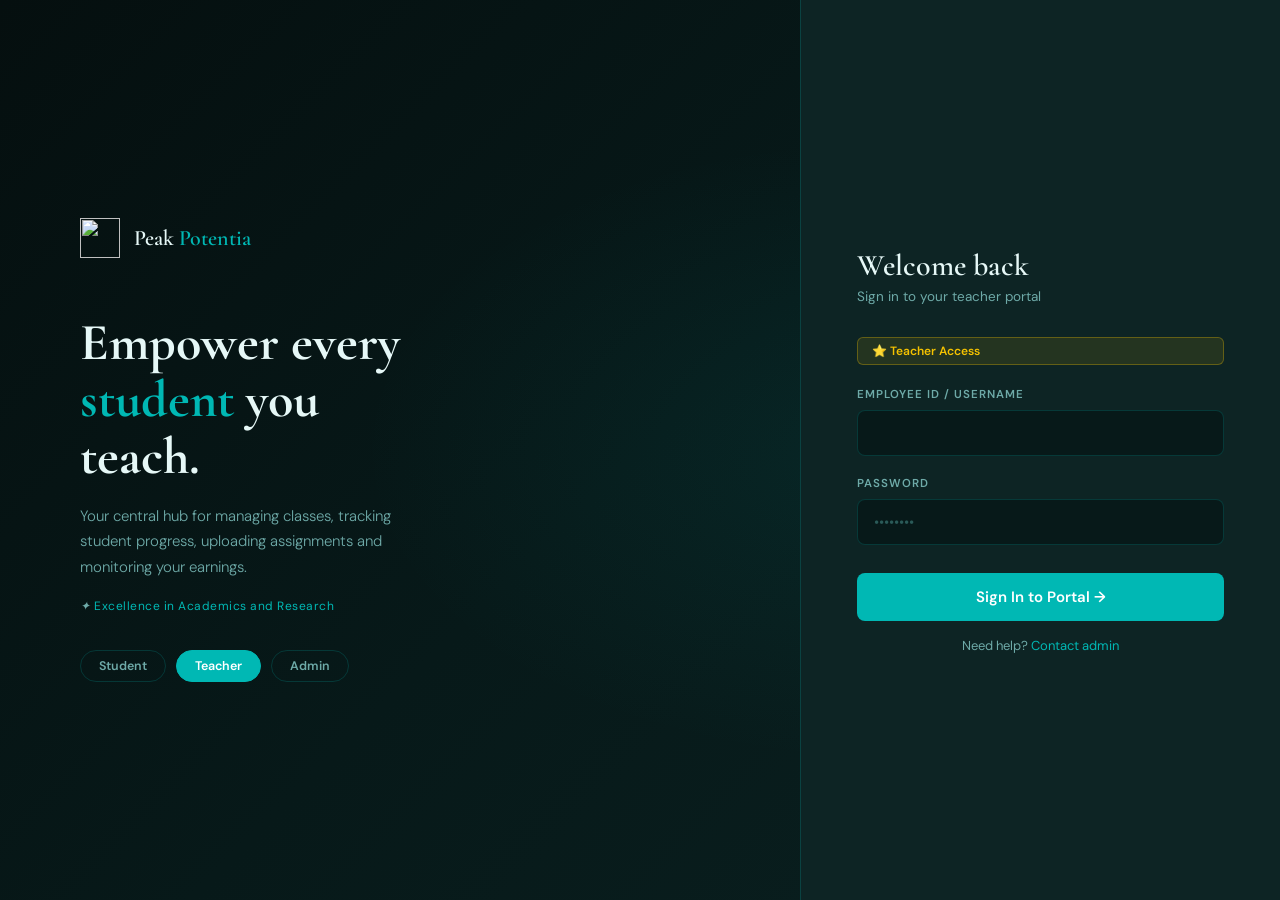
==== teacher.html @ d69a43c9 "some changes" ====
<!DOCTYPE html>
<html lang="en">

<head>
  <meta charset="UTF-8">
  <meta name="viewport" content="width=device-width, initial-scale=1.0">
  <title>Peak Potentia — Teacher Portal</title>
  <link
    href="https://fonts.googleapis.com/css2?family=Cormorant+Garamond:wght@400;600;700&family=DM+Sans:wght@300;400;500;600&display=swap"
    rel="stylesheet">
  <script src="https://cdn.jsdelivr.net/npm/@supabase/supabase-js@2"></script>
  <link rel="stylesheet" href="teacher.css">
</head>

<body>
  <div id="toast"></div>

  <!-- LOGIN -->
  <div id="s-login" class="screen active">
    <div class="login-wrap">
      <div class="login-deco"></div>
      <div class="login-left">
        <div class="login-brand">
          <img
            src="https://fr1ekw4xx.tribe.junction.express/uploads/2025/05-May/29-Thu/sm/header-icon_6838241632ce3.png"
            alt="" style="width: 40px; height: 40px;">
          <div class="login-brand-name">Peak <span>Potentia</span></div>
        </div>
        <div class="login-headline">Empower every<br><em>student</em> you<br>teach.</div>
        <p class="login-sub">Your central hub for managing classes, tracking student progress, uploading assignments and
          monitoring your earnings.</p>
        <div class="login-tagline">✦ <em>Excellence in Academics and Research</em></div>
        <div class="role-pills">
          <div class="role-pill">Student</div>
          <div class="role-pill active">Teacher</div>
          <div class="role-pill">Admin</div>
        </div>
      </div>
      <div class="login-right">
        <div class="lr-title">Welcome back</div>
        <div class="lr-tag">Sign in to your teacher portal</div>
        <div class="teacher-badge">⭐ Teacher Access</div>
        <label class="fl" for="t-user">Employee ID / Username</label>
        <input id="t-user" class="fi" placeholder="" autocomplete="username"
          onkeydown="if(event.key==='Enter')doLogin()">
        <label class="fl" for="t-pass">Password</label>
        <input id="t-pass" class="fi" type="password" placeholder="••••••••" autocomplete="current-password"
          onkeydown="if(event.key==='Enter')doLogin()">
        <button id="login-btn" class="login-btn" onclick="doLogin()">Sign In to Portal →</button>
        <div id="login-err" class="login-err"></div>
        <div class="login-note">Need help? <a href="#">Contact admin</a></div>
      </div>
    </div>
  </div>

  <!-- DASHBOARD -->
  <div id="s-dash" class="screen page">
    <div class="topbar">
      <div class="tb-brand">
        <img src="https://fr1ekw4xx.tribe.junction.express/uploads/2025/05-May/29-Thu/sm/header-icon_6838241632ce3.png"
          alt="" style="width: 30px; height: 30px;">

        <div>
          <div class="tb-name">Peak <span>Potentia</span></div>
          <div class="tb-sub-txt">EXCELLENCE IN ACADEMICS</div>
        </div>
      </div>
      <div class="tb-badge">⭐ Teacher Portal</div>
      <div class="tb-sep"></div>
      <div class="tb-user">
        <div>
          <div class="tb-uname" id="d-uname">—</div>
          <div class="tb-urole" id="d-urole">—</div>
        </div>
        <div class="tb-av" id="d-uav">—</div>
      </div>
      <button class="signout-btn" onclick="doLogout()">Sign out</button>
    </div>
    <div class="pc">
      <div class="page-eyebrow">Teacher Dashboard</div>
      <div class="page-title">Good morning, <em id="dash-name">—</em> 👋</div>
      <div class="page-sub" id="dash-sub">Loading…</div>
      <div class="stats-row">
        <div class="stat-card">
          <div class="stat-lbl">
            <div class="stat-icon si-teal">₹</div>Monthly Earnings
          </div>
          <div class="stat-val c-teal" id="st-earn">—</div>
          <div class="stat-bar">
            <div class="stat-bar-fill" id="st-earn-bar" style="background:var(--teal);width:0%"></div>
          </div>
          <div class="stat-sub" id="st-earn-sub">—</div>
        </div>
        <div class="stat-card">
          <div class="stat-lbl">
            <div class="stat-icon si-green">📊</div>Overall Avg Score
          </div>
          <div class="stat-val c-green" id="st-avg">—</div>
          <div class="stat-bar">
            <div class="stat-bar-fill" id="st-avg-bar" style="background:var(--green);width:0%"></div>
          </div>
          <div class="stat-sub" id="st-avg-sub">—</div>
        </div>
        <div class="stat-card">
          <div class="stat-lbl">
            <div class="stat-icon si-blue">👥</div>Total Students
          </div>
          <div class="stat-val c-blue" id="st-stu">—</div>
          <div class="stat-bar">
            <div class="stat-bar-fill" id="st-stu-bar" style="background:var(--blue);width:0%"></div>
          </div>
          <div class="stat-sub" id="st-stu-sub">—</div>
        </div>
        <div class="stat-card">
          <div class="stat-lbl">
            <div class="stat-icon si-yellow"></div>Assignments
          </div>
          <div class="stat-val c-yellow" id="st-asgn">—</div>
          <div class="stat-bar">
            <div class="stat-bar-fill" id="st-asgn-bar" style="background:var(--yellow);width:0%"></div>
          </div>
          <div class="stat-sub" id="st-asgn-sub">—</div>
        </div>
      </div>
      <div class="pay-card">
        <div class="pay-header">
          <div class="pay-title">Monthly Payment Breakdown</div>
          <div class="pay-tag" id="pay-month">—</div>
        </div>
        <div class="pay-grid" id="pay-grid">
          <div class="loading-state">Loading…</div>
        </div>
      </div>
      <div class="sec-lbl">Your Curriculums — Session 2025–26</div>
      <div class="curr-grid" id="curr-grid">
        <div class="loading-state" style="grid-column:1/-1">Loading subjects…</div>
      </div>
    </div>
  </div>

  <!-- DETAIL -->
  <div id="s-detail" class="screen page">
    <div class="topbar">
      <div class="tb-brand">
        <img src="https://fr1ekw4xx.tribe.junction.express/uploads/2025/05-May/29-Thu/sm/header-icon_6838241632ce3.png"
          alt="" style="width: 30px; height: 30px;">
        <div>
          <div class="tb-name">Peak <span>Potentia</span></div>
          <div class="tb-sub-txt">TEACHER PORTAL</div>
        </div>
      </div>
      <div class="tb-badge">⭐ Teacher Portal</div>
      <button class="back-btn" onclick="goBack()">← Back</button>
      <div class="breadcrumb"><span>Dashboard</span><span style="opacity:.4"> › </span><span class="bc-cur"
          id="bc-name">—</span></div>
      <div class="tb-sep"></div>
      <div class="tb-user">
        <div>
          <div class="tb-uname" id="d2-uname">—</div>
          <div class="tb-urole" id="d2-urole">—</div>
        </div>
        <div class="tb-av" id="d2-uav">—</div>
      </div>
      <button class="signout-btn" onclick="doLogout()">Sign out</button>
    </div>
    <div class="pc">
      <div class="det-header">
        <div>
          <div class="det-badge" id="det-badge">—</div>
          <div class="det-title" id="det-title">—</div>
          <div class="det-meta" id="det-meta">—</div>
        </div>
        <div class="dqs">
          <div class="dqs-box">
            <div class="dqs-val c-blue" id="dqs-stu">—</div>
            <div class="dqs-lbl">Students</div>
          </div>
          <div class="dqs-box">
            <div class="dqs-val c-teal" id="dqs-avg">—</div>
            <div class="dqs-lbl">Class Avg</div>
          </div>
          <div class="dqs-box">
            <div class="dqs-val c-yellow" id="dqs-earn">—</div>
            <div class="dqs-lbl">Received</div>
          </div>
          <div class="dqs-box">
            <div class="dqs-val c-green" id="dqs-sub">—</div>
            <div class="dqs-lbl">Submitted</div>
          </div>
        </div>
      </div>
      <div class="stu-card">
        <div class="stu-card-hd">
          <div class="card-title">Student Roster</div>
          <input class="search-box-inp" placeholder="🔍 Search students…" oninput="filterStudents(this.value)">
        </div>
        <div style="overflow-x:auto">
          <table>
            <thead>
              <tr>
                <th>#</th>
                <th>Student</th>
                <th>Roll No.</th>
                <th>Avg Score</th>
                <th>Fee Status</th>
              </tr>
            </thead>
            <tbody id="stu-tbody">
              <tr>
                <td colspan="5" class="loading-state">Loading…</td>
              </tr>
            </tbody>
          </table>
        </div>
      </div>
      <div class="sec-lbl">Assignment Workspace</div>
      <div class="aw">
        <div class="aw-tabs">
          <div class="aw-tab active" id="tab-upload" onclick="switchTab('upload')">📤 Upload Assignment</div>
          <div class="aw-tab" id="tab-asgn" onclick="switchTab('asgn')">📋 Assignments</div>
          <div class="aw-tab" id="tab-subs" onclick="switchTab('subs')">📥 Submissions</div>
          <div class="aw-tab" id="tab-mark" onclick="switchTab('mark')">✏️ Mark Scores</div>
          <div class="aw-tab" id="tab-notice" onclick="switchTab('notice')">📢 Notice Board</div>
        </div>
        <div class="aw-body">

          <!-- ══ UPLOAD PANE ══ -->
          <div id="pane-upload">
            <div style="margin-bottom:20px;font-size:13.5px;color:var(--muted);line-height:1.6">Upload a new assignment
              for <strong id="up-sub-label" style="color:var(--cream)">this subject</strong>. Students will see it
              immediately.</div>
            <div class="upload-grid">
              <div class="fg"><label>Assignment Title</label><input id="a-title" class="fi2"
                  placeholder="e.g. Chapter 5 Worksheet"></div>
              <div class="fg"><label>Assignment Type</label><select id="a-type" class="fsel">
                  <option>Problem Set</option>
                  <option>Worksheet</option>
                  <option>Practice Paper</option>
                  <option>Lab Report</option>
                  <option>Project</option>
                </select></div>
              <div class="fg"><label>Due Date</label><input id="a-due" class="fi2" type="date"></div>
              <div class="fg"><label>Max Score</label><input id="a-max" class="fi2" type="number" value="50" min="1">
              </div>
            </div>
            <label
              style="font-size:11px;font-weight:600;letter-spacing:1px;text-transform:uppercase;color:var(--muted);margin-bottom:8px;display:block">Instructions
              / Notes</label>
            <textarea id="a-inst" class="ftxt"
              placeholder="Attempt all questions. Show all working steps clearly. Submit as a single PDF."></textarea>
            <div id="drop-zone" class="drop-zone" onclick="document.getElementById('a-file').click()">
              <div style="font-size:28px;margin-bottom:10px">📎</div>
              <div style="font-size:14px;font-weight:500;margin-bottom:4px">Drag & drop your file here, or click to
                browse</div>
              <div style="font-size:12px;color:var(--muted)">PDF, DOCX, PPTX · Max 20MB</div>
            </div>
            <input id="a-file" type="file" accept=".pdf,.doc,.docx,.pptx,.ppt,.jpg,.png" style="display:none"
              onchange="handleFile(this)">
            <div id="file-prev" class="upl-file" style="display:none">
              <div class="upl-file-icon">📄</div>
              <div>
                <div id="file-nm" style="font-size:13px;font-weight:500">—</div>
                <div id="file-sz" style="font-size:11.5px;color:var(--muted)">—</div>
              </div>
              <button class="upl-rm" onclick="clearFile()">✕</button>
            </div>
            <button id="pub-btn" class="up-btn" onclick="publishAssignment()">Publish Assignment →</button>

            <!-- ══ WORKSHEET LIBRARY — PUBLISHED ASSIGNMENTS ══ -->
            <div id="pub-assign-section" style="margin-top:36px;display:none;">
              <div style="border-top:2px solid rgba(0,184,180,0.18);padding-top:24px;margin-bottom:6px;">
                <div style="display:flex;align-items:center;justify-content:space-between;margin-bottom:16px;">
                  <div style="display:flex;align-items:center;gap:10px;">
                    <div
                      style="width:34px;height:34px;background:rgba(0,184,180,0.12);border-radius:8px;display:flex;align-items:center;justify-content:center;font-size:16px;">
                      📋</div>
                    <div>
                      <div style="font-size:13.5px;font-weight:600;color:var(--cream);">Worksheet Library</div>
                      <div style="font-size:11.5px;color:var(--muted);">Published assignments visible to students</div>
                    </div>
                  </div>
                  <span id="pub-assign-count"
                    style="font-size:12px;font-weight:600;color:var(--teal);background:rgba(0,184,180,0.1);padding:4px 12px;border-radius:20px;">—</span>
                </div>
              </div>
              <div id="pub-assign-list"></div>
            </div>
          </div>

          <!-- ══ ASSIGNMENTS LIBRARY PANE ══ -->
          <div id="pane-asgn" style="display:none">
            <div style="display:flex;align-items:center;justify-content:space-between;margin-bottom:20px;">
              <div>
                <div style="font-family:'Cormorant Garamond',serif;font-size:20px;font-weight:700;margin-bottom:4px;">📋
                  Assignment Library</div>
                <div style="font-size:12.5px;color:var(--muted);">All published worksheets — date-wise</div>
              </div>
              <div style="display:flex;align-items:center;gap:10px;">
                <select id="asgn-sort" class="fsel" style="width:auto;font-size:13px;" onchange="renderAssignList()">
                  <option value="newest">Newest First</option>
                  <option value="oldest">Oldest First</option>
                  <option value="due">By Due Date</option>
                </select>
                <span id="asgn-total-badge"
                  style="font-size:12px;font-weight:600;color:var(--teal);background:rgba(0,184,180,0.1);padding:5px 14px;border-radius:20px;">—</span>
              </div>
            </div>
            <!-- Stats row -->
            <div style="display:grid;grid-template-columns:repeat(3,1fr);gap:12px;margin-bottom:24px;"
              id="asgn-stats-row">
              <div
                style="background:rgba(0,184,180,0.06);border:1px solid rgba(0,184,180,0.15);border-radius:10px;padding:14px 16px;">
                <div
                  style="font-size:11px;font-weight:600;letter-spacing:1px;text-transform:uppercase;color:var(--muted);margin-bottom:6px;">
                  Total Published</div>
                <div style="font-size:24px;font-weight:700;font-family:'Cormorant Garamond',serif;color:var(--teal);"
                  id="asgn-stat-total">—</div>
              </div>
              <div
                style="background:rgba(76,175,130,0.06);border:1px solid rgba(76,175,130,0.15);border-radius:10px;padding:14px 16px;">
                <div
                  style="font-size:11px;font-weight:600;letter-spacing:1px;text-transform:uppercase;color:var(--muted);margin-bottom:6px;">
                  Active (Not Overdue)</div>
                <div style="font-size:24px;font-weight:700;font-family:'Cormorant Garamond',serif;color:var(--green);"
                  id="asgn-stat-active">—</div>
              </div>
              <div
                style="background:rgba(232,146,74,0.06);border:1px solid rgba(232,146,74,0.15);border-radius:10px;padding:14px 16px;">
                <div
                  style="font-size:11px;font-weight:600;letter-spacing:1px;text-transform:uppercase;color:var(--muted);margin-bottom:6px;">
                  Overdue</div>
                <div style="font-size:24px;font-weight:700;font-family:'Cormorant Garamond',serif;color:var(--orange);"
                  id="asgn-stat-over">—</div>
              </div>
            </div>
            <div id="asgn-list">
              <div class="loading-state">Loading assignments…</div>
            </div>
          </div>

          <!-- ══ SUBMISSIONS PANE ══ -->
          <div id="pane-subs" style="display:none">
            <div
              style="display:flex;align-items:center;justify-content:space-between;margin-bottom:16px;flex-wrap:wrap;gap:10px;">
              <div>
                <div style="font-family:'Cormorant Garamond',serif;font-size:18px;font-weight:600;margin-bottom:4px"
                  id="s-asgn-title">Select assignment</div>
                <div style="font-size:12.5px;color:var(--muted)" id="s-asgn-meta">—</div>
              </div>
              <select id="s-asgn-sel" class="fsel" style="width:auto;font-size:13px"
                onchange="onSubsAssignChange(this.value)"></select>
            </div>
            <div style="display:flex;gap:24px;margin-bottom:16px;padding:12px 0;border-bottom:1px solid var(--border)">
              <span id="sub-ct-y" style="font-size:13px;color:var(--teal)">✓ Submitted: 0</span>
              <span id="sub-ct-n" style="font-size:13px;color:var(--red)">✗ Not submitted: 0</span>
            </div>
            <div class="filter-row">
              <div class="fc active" onclick="setSubFilter('all',this)">All</div>
              <div class="fc" onclick="setSubFilter('submitted',this)">Submitted</div>
              <div class="fc" onclick="setSubFilter('not submitted',this)">Not Submitted</div>
            </div>
            <div id="subs-list">
              <div class="loading-state">Select an assignment above</div>
            </div>
          </div>

          <!-- ══ MARK PANE ══ -->
          <div id="pane-mark" style="display:none">
            <div class="mark-hd-row">
              <div>
                <div style="font-family:'Cormorant Garamond',serif;font-size:18px;font-weight:600;margin-bottom:4px"
                  id="m-asgn-title">Select assignment</div>
                <div style="font-size:12.5px;color:var(--muted)" id="m-asgn-meta">—</div>
              </div>
              <div style="display:flex;align-items:center;gap:12px">
                <select id="m-asgn-sel" class="fsel" style="width:auto;font-size:13px"
                  onchange="onMarkAssignChange(this.value)"></select>
                <button class="save-btn" onclick="saveAllScores()">Save All Scores</button>
              </div>
            </div>
            <div
              style="display:grid;grid-template-columns:1.5fr .6fr .6fr 1.4fr .3fr;gap:12px;padding:10px 0;border-bottom:1px solid var(--border);margin-bottom:4px">
              <div
                style="font-size:10.5px;font-weight:600;letter-spacing:1px;text-transform:uppercase;color:var(--muted)">
                Student</div>
              <div
                style="font-size:10.5px;font-weight:600;letter-spacing:1px;text-transform:uppercase;color:var(--muted)">
                Score</div>
              <div
                style="font-size:10.5px;font-weight:600;letter-spacing:1px;text-transform:uppercase;color:var(--muted)">
                Out of</div>
              <div
                style="font-size:10.5px;font-weight:600;letter-spacing:1px;text-transform:uppercase;color:var(--muted)">
                Remarks</div>
              <div></div>
            </div>
            <div id="mark-rows"></div>
          </div>

          <!-- ══ NOTICE PANE ══ -->
          <div id="pane-notice" style="display:none">
            <div class="notice-form">
              <div style="font-family:'Cormorant Garamond',serif;font-size:18px;font-weight:600;margin-bottom:16px">📢
                Post New Notice</div>
              <div class="fg" style="margin-bottom:14px"><label class="fl">Notice Title</label><input id="n-title"
                  class="fi2" placeholder="e.g. Mid-term Exam Schedule"></div>
              <div class="fg" style="margin-bottom:14px"><label class="fl">Content</label><textarea id="n-body"
                  class="ftxt" placeholder="Notice ka content yahan likhein…"
                  style="min-height:80px;margin-bottom:0"></textarea></div>
              <div style="display:flex;align-items:center;gap:14px;margin-top:14px">
                <select id="n-type" class="fsel" style="flex:1;max-width:200px">
                  <option value="info">ℹ Info</option>
                  <option value="warning">⚠ Warning</option>
                  <option value="urgent">🚨 Urgent</option>
                </select>
                <button class="up-btn" onclick="postNotice()">Post Notice →</button>
              </div>
            </div>
            <div class="notice-list-card">
              <div class="notice-list-hd">Recent Notices (visible to all students)</div>
              <div id="notice-list">
                <div class="loading-state">Loading…</div>
              </div>
            </div>
          </div>
        </div>
      </div>
    </div>
  </div>

  <!-- ══ SUBMISSION REVIEW MODAL ══ -->
  <div id="sub-review-modal"
    style="display:none;position:fixed;inset:0;background:rgba(0,0,0,0.88);z-index:9999;align-items:flex-start;justify-content:center;overflow-y:auto;padding:20px 12px;">
    <div
      style="background:#0d2424;border:1px solid rgba(0,184,180,0.2);border-radius:16px;width:100%;max-width:920px;box-shadow:0 32px 100px rgba(0,0,0,0.7);overflow:hidden;">

      <!-- Header -->
      <div
        style="display:flex;align-items:center;justify-content:space-between;padding:18px 24px;border-bottom:1px solid rgba(0,184,180,0.15);background:rgba(0,184,180,0.04);">
        <div style="display:flex;align-items:center;gap:12px;">
          <div
            style="width:36px;height:36px;background:rgba(0,184,180,0.12);border-radius:8px;display:flex;align-items:center;justify-content:center;font-size:16px;">
            📄</div>
          <div>
            <div style="font-size:13px;font-weight:600;color:var(--cream);" id="srv-fname">Submission</div>
            <div style="font-size:11.5px;color:var(--muted);">Student submission review</div>
          </div>
        </div>
        <button onclick="closeSubReview()"
          style="background:rgba(255,255,255,0.08);border:none;color:var(--muted);font-size:20px;cursor:pointer;border-radius:50%;width:36px;height:36px;display:flex;align-items:center;justify-content:center;">&times;</button>
      </div>

      <!-- Two-column layout: File | Comment -->
      <div style="display:grid;grid-template-columns:1fr 340px;min-height:500px;">

        <!-- Left: File viewer -->
        <div style="padding:20px;border-right:1px solid rgba(0,184,180,0.1);background:#071919;">
          <div id="srv-file-area" style="min-height:400px;display:flex;align-items:center;justify-content:center;">
            <div style="color:var(--muted);font-size:13px;">Loading file…</div>
          </div>
        </div>

        <!-- Right: Comment panel -->
        <div style="padding:24px;display:flex;flex-direction:column;gap:16px;">
          <div>
            <div
              style="font-size:12px;font-weight:600;letter-spacing:1px;text-transform:uppercase;color:var(--muted);margin-bottom:6px;">
              Your Comment / Feedback</div>
            <div style="font-size:12px;color:var(--muted);margin-bottom:12px;line-height:1.5;">
              Yeh comment student ko unke portal mein dikh jayega.
            </div>
            <textarea id="srv-remark-input"
              placeholder="e.g. Good attempt! Work on step 3 — show all working. Diagrams were neat. Overall: keep it up!"
              style="width:100%;min-height:180px;padding:12px 14px;background:rgba(0,0,0,0.2);border:1px solid rgba(0,184,180,0.2);border-radius:10px;color:var(--cream);font-family:'DM Sans',sans-serif;font-size:13px;line-height:1.6;resize:vertical;outline:none;box-sizing:border-box;transition:border-color .2s;"
              onfocus="this.style.borderColor='rgba(0,184,180,0.5)'"
              onblur="this.style.borderColor='rgba(0,184,180,0.2)'"></textarea>
            <div style="font-size:11px;color:var(--muted);margin-top:5px;text-align:right;" id="srv-char-count">0
              characters</div>
          </div>

          <!-- Comment preview -->
          <div
            style="background:rgba(0,184,180,0.05);border:1px solid rgba(0,184,180,0.12);border-radius:10px;padding:12px 14px;">
            <div
              style="font-size:10.5px;font-weight:600;letter-spacing:1px;text-transform:uppercase;color:var(--muted);margin-bottom:8px;">
              👁 Student ko dikhega</div>
            <div style="font-size:12.5px;color:var(--cream);line-height:1.6;font-style:italic;" id="srv-preview">Comment
              type karo…</div>
          </div>

          <div style="margin-top:auto;">
            <button id="srv-save-btn" onclick="saveSubRemark()"
              style="width:100%;padding:12px;background:var(--teal);color:#fff;border:none;border-radius:10px;font-family:'DM Sans',sans-serif;font-size:14px;font-weight:700;cursor:pointer;transition:background .2s;"
              onmouseenter="this.style.background='var(--teal-light)'"
              onmouseleave="this.style.background='var(--teal)'">
              💾 Save Comment
            </button>
            <button onclick="closeSubReview()"
              style="width:100%;padding:10px;background:transparent;color:var(--muted);border:1px solid rgba(255,255,255,0.1);border-radius:10px;font-family:'DM Sans',sans-serif;font-size:13px;cursor:pointer;margin-top:8px;">
              Cancel
            </button>
          </div>
        </div>
      </div>
    </div>
  </div>

  <!-- Live preview script -->
  <script>
    document.addEventListener('input', function (e) {
      if (e.target.id === 'srv-remark-input') {
        const val = e.target.value.trim();
        const prev = document.getElementById('srv-preview');
        if (prev) prev.textContent = val || 'Comment type karo…';
        const cc = document.getElementById('srv-char-count');
        if (cc) cc.textContent = e.target.value.length + ' characters';
      }
    });
  </script>

  <script src="teacher.js"></script>
</body>

</html>
---- teacher.css ----
* {
    margin: 0;
    padding: 0;
    box-sizing: border-box;
}

:root {
    --navy: #071919;
    --navy-mid: #0c2323;
    --navy-light: #152e2e;
    --teal: #00B8B4;
    --teal-light: #1ED8D4;
    --teal-dim: rgba(0, 184, 180, 0.12);
    --yellow: #F5C200;
    --yellow-light: #FFD740;
    --cream: #e6f8f7;
    --muted: #6eaaa8;
    --green: #4caf82;
    --red: #e07070;
    --orange: #e8924a;
    --blue: #4c9af5;
    --purple: #b47cef;
    --card: #0d2424;
    --card2: #102929;
    --border: rgba(0, 184, 180, 0.2);
}

body {
    font-family: 'DM Sans', sans-serif;
    background: var(--navy);
    color: var(--cream);
    min-height: 100vh;
}

.screen {
    display: none;
    min-height: 100vh;
    animation: fadeIn .38s ease;
}

.screen.active {
    display: block;
}

@keyframes fadeIn {
    from {
        opacity: 0;
        transform: translateY(10px)
    }

    to {
        opacity: 1;
        transform: translateY(0)
    }
}

.login-wrap {
    min-height: 100vh;
    display: flex;
    background: linear-gradient(135deg, #050f0f, #071919 50%, #0a2020);
    position: relative;
    overflow: hidden;
}

.login-deco {
    position: absolute;
    inset: 0;
    pointer-events: none;
    background: radial-gradient(ellipse 60% 50% at 70% 50%, rgba(0, 184, 180, 0.08), transparent 70%);
}

.login-left {
    flex: 1;
    display: flex;
    flex-direction: column;
    justify-content: center;
    padding: 60px 80px;
    position: relative;
    z-index: 1;
}

.login-brand {
    display: flex;
    align-items: center;
    gap: 14px;
    margin-bottom: 56px;
}

.login-brand-name {
    font-family: 'Cormorant Garamond', serif;
    font-size: 22px;
    font-weight: 600;
}

.login-brand-name span {
    color: var(--teal);
}

.login-headline {
    font-family: 'Cormorant Garamond', serif;
    font-size: 52px;
    font-weight: 700;
    line-height: 1.1;
    margin-bottom: 18px;
}

.login-headline em {
    color: var(--teal);
    font-style: normal;
}

.login-sub {
    color: var(--muted);
    font-size: 15px;
    font-weight: 300;
    line-height: 1.7;
    max-width: 340px;
}

.login-tagline {
    font-size: 12px;
    color: var(--muted);
    margin-top: 18px;
    letter-spacing: .5px;
    font-style: italic;
}

.login-tagline em {
    color: var(--teal);
    font-style: normal;
}

.role-pills {
    display: flex;
    gap: 10px;
    margin-top: 36px;
}

.role-pill {
    padding: 7px 18px;
    border-radius: 20px;
    font-size: 12.5px;
    font-weight: 600;
    border: 1px solid var(--border);
    color: var(--muted);
    cursor: pointer;
    transition: all .2s;
}

.role-pill.active {
    background: var(--teal);
    color: #fff;
    border-color: var(--teal);
}

.login-right {
    width: 480px;
    display: flex;
    flex-direction: column;
    justify-content: center;
    padding: 60px 56px;
    background: var(--card);
    border-left: 1px solid var(--border);
    position: relative;
    z-index: 1;
}

.lr-title {
    font-family: 'Cormorant Garamond', serif;
    font-size: 30px;
    font-weight: 600;
    margin-bottom: 4px;
}

.lr-tag {
    color: var(--muted);
    font-size: 13.5px;
    margin-bottom: 32px;
}

.teacher-badge {
    display: inline-flex;
    align-items: center;
    gap: 6px;
    background: rgba(245, 194, 0, 0.1);
    border: 1px solid rgba(245, 194, 0, 0.3);
    color: var(--yellow);
    border-radius: 6px;
    padding: 5px 14px;
    font-size: 12px;
    font-weight: 600;
    margin-bottom: 22px;
}

.fl {
    font-size: 11.5px;
    font-weight: 600;
    letter-spacing: 1px;
    text-transform: uppercase;
    color: var(--muted);
    margin-bottom: 8px;
    display: block;
}

.fi {
    width: 100%;
    padding: 13px 16px;
    background: var(--navy);
    border: 1px solid var(--border);
    border-radius: 8px;
    color: var(--cream);
    font-family: 'DM Sans', sans-serif;
    font-size: 14.5px;
    outline: none;
    margin-bottom: 20px;
    transition: border-color .2s;
}

.fi:focus {
    border-color: var(--teal);
}

.fi::placeholder {
    color: #2a5a58;
}

.login-btn {
    width: 100%;
    padding: 14px;
    background: var(--teal);
    border: none;
    border-radius: 8px;
    color: #fff;
    font-family: 'DM Sans', sans-serif;
    font-size: 15px;
    font-weight: 600;
    cursor: pointer;
    transition: background .2s, transform .1s;
    margin-top: 8px;
}

.login-btn:hover {
    background: var(--teal-light);
    transform: translateY(-1px);
}

.login-btn:disabled {
    opacity: .5;
    cursor: not-allowed;
    transform: none;
}

.login-err {
    display: none;
    color: var(--red);
    font-size: 13px;
    margin-top: 10px;
    padding: 10px 14px;
    background: rgba(224, 112, 112, .08);
    border: 1px solid rgba(224, 112, 112, .2);
    border-radius: 7px;
}

.login-note {
    text-align: center;
    margin-top: 16px;
    font-size: 13px;
    color: var(--muted);
}

.login-note a {
    color: var(--teal);
    text-decoration: none;
}

.topbar {
    height: 62px;
    background: var(--card);
    border-bottom: 1px solid var(--border);
    display: flex;
    align-items: center;
    padding: 0 32px;
    gap: 16px;
    position: sticky;
    top: 0;
    z-index: 100;
}

.tb-brand {
    display: flex;
    align-items: center;
    gap: 10px;
}

.tb-name {
    font-family: 'Cormorant Garamond', serif;
    font-size: 18px;
    font-weight: 700;
}

.tb-name span {
    color: var(--teal);
}

.tb-sub-txt {
    font-size: 9px;
    color: var(--muted);
    letter-spacing: .6px;
    margin-top: -2px;
}

.tb-badge {
    display: inline-flex;
    align-items: center;
    gap: 5px;
    background: rgba(245, 194, 0, 0.1);
    color: var(--yellow);
    border: 1px solid rgba(245, 194, 0, 0.2);
    border-radius: 5px;
    padding: 3px 10px;
    font-size: 11px;
    font-weight: 600;
    letter-spacing: .5px;
}

.tb-sep {
    flex: 1;
}

.tb-user {
    display: flex;
    align-items: center;
    gap: 10px;
}

.tb-av {
    width: 36px;
    height: 36px;
    background: var(--teal);
    border-radius: 50%;
    display: flex;
    align-items: center;
    justify-content: center;
    font-weight: 700;
    font-size: 13px;
    color: #fff;
}

.tb-uname {
    font-size: 13.5px;
    font-weight: 500;
}

.tb-urole {
    font-size: 11px;
    color: var(--muted);
}

.back-btn {
    display: flex;
    align-items: center;
    gap: 6px;
    background: none;
    border: 1px solid var(--border);
    border-radius: 6px;
    color: var(--muted);
    font-family: 'DM Sans', sans-serif;
    font-size: 13px;
    padding: 6px 14px;
    cursor: pointer;
    transition: all .2s;
    white-space: nowrap;
}

.back-btn:hover {
    color: var(--cream);
    border-color: var(--teal);
}

.breadcrumb {
    display: flex;
    align-items: center;
    gap: 5px;
    font-size: 13px;
    color: var(--muted);
}

.bc-cur {
    color: var(--cream);
    font-weight: 500;
}

.signout-btn {
    padding: 6px 14px;
    background: none;
    border: 1px solid var(--border);
    border-radius: 6px;
    color: var(--muted);
    font-family: 'DM Sans', sans-serif;
    font-size: 12.5px;
    cursor: pointer;
    transition: all .2s;
}

.signout-btn:hover {
    color: var(--red);
    border-color: rgba(224, 112, 112, .4);
}

.page {
    background: var(--navy);
    min-height: 100vh;
}

.pc {
    max-width: 1140px;
    margin: 0 auto;
    padding: 36px 32px;
}

.page-eyebrow {
    font-size: 11px;
    font-weight: 600;
    letter-spacing: 1.4px;
    text-transform: uppercase;
    color: var(--teal);
    margin-bottom: 8px;
}

.page-title {
    font-family: 'Cormorant Garamond', serif;
    font-size: 34px;
    font-weight: 700;
    margin-bottom: 4px;
}

.page-title em {
    color: var(--teal);
    font-style: normal;
}

.page-sub {
    color: var(--muted);
    font-size: 13.5px;
    margin-bottom: 28px;
}

.sec-lbl {
    font-size: 11px;
    font-weight: 600;
    letter-spacing: 1.4px;
    text-transform: uppercase;
    color: var(--muted);
    margin-bottom: 16px;
}

.stats-row {
    display: grid;
    grid-template-columns: repeat(4, 1fr);
    gap: 14px;
    margin-bottom: 28px;
}

.stat-card {
    background: var(--card);
    border: 1px solid var(--border);
    border-radius: 14px;
    padding: 20px 22px;
}

.stat-lbl {
    font-size: 10.5px;
    font-weight: 600;
    letter-spacing: 1px;
    text-transform: uppercase;
    color: var(--muted);
    margin-bottom: 12px;
    display: flex;
    align-items: center;
    gap: 7px;
}

.stat-icon {
    width: 26px;
    height: 26px;
    border-radius: 6px;
    display: flex;
    align-items: center;
    justify-content: center;
    font-size: 13px;
}

.si-teal {
    background: rgba(0, 184, 180, 0.12);
}

.si-green {
    background: rgba(76, 175, 130, 0.12);
}

.si-blue {
    background: rgba(76, 154, 245, 0.12);
}

.si-yellow {
    background: rgba(245, 194, 0, 0.12);
}

.stat-val {
    font-family: 'Cormorant Garamond', serif;
    font-size: 36px;
    font-weight: 700;
    line-height: 1;
}

.c-teal {
    color: var(--teal);
}

.c-green {
    color: var(--green);
}

.c-blue {
    color: var(--blue);
}

.c-yellow {
    color: var(--yellow);
}

.stat-bar {
    height: 4px;
    background: rgba(255, 255, 255, 0.07);
    border-radius: 2px;
    overflow: hidden;
    margin-top: 10px;
}

.stat-bar-fill {
    height: 100%;
    border-radius: 2px;
    transition: width .6s;
}

.stat-sub {
    font-size: 12px;
    color: var(--muted);
    margin-top: 6px;
}

.stat-sub b {
    color: var(--cream);
    font-weight: 500;
}

.pay-card {
    background: var(--card);
    border: 1px solid var(--border);
    border-radius: 14px;
    padding: 24px 28px;
    margin-bottom: 28px;
}

.pay-header {
    display: flex;
    align-items: center;
    justify-content: space-between;
    margin-bottom: 20px;
}

.pay-title {
    font-family: 'Cormorant Garamond', serif;
    font-size: 20px;
    font-weight: 600;
}

.pay-tag {
    background: var(--navy);
    border: 1px solid var(--border);
    border-radius: 6px;
    padding: 4px 12px;
    font-size: 12px;
    color: var(--muted);
}

.pay-grid {
    display: grid;
    grid-template-columns: repeat(3, 1fr);
    gap: 12px;
}

.pci {
    background: var(--navy-mid);
    border: 1px solid rgba(0, 184, 180, 0.08);
    border-radius: 10px;
    padding: 16px 18px;
}

.pci-board {
    font-size: 10px;
    font-weight: 700;
    letter-spacing: 1px;
    text-transform: uppercase;
    color: var(--muted);
    margin-bottom: 4px;
}

.pci-name {
    font-size: 14px;
    font-weight: 600;
    margin-bottom: 12px;
}

.pci-row {
    display: flex;
    justify-content: space-between;
    font-size: 12.5px;
    margin-bottom: 5px;
}

.pci-key {
    color: var(--muted);
}

.pci-val {
    font-weight: 500;
}

.pci-bar {
    height: 4px;
    background: rgba(255, 255, 255, 0.07);
    border-radius: 2px;
    overflow: hidden;
    margin-top: 8px;
}

.pci-fill {
    height: 100%;
    border-radius: 2px;
    background: var(--green);
}

.pci-fill.partial {
    background: var(--teal);
}

.pci-fill.low {
    background: var(--orange);
}

.curr-grid {
    display: grid;
    grid-template-columns: repeat(3, 1fr);
    gap: 16px;
}

.curr-card {
    background: var(--card);
    border: 1px solid var(--border);
    border-radius: 14px;
    padding: 22px;
    cursor: pointer;
    transition: all .25s;
    position: relative;
    overflow: hidden;
}

.curr-card:hover {
    transform: translateY(-3px);
    border-color: var(--teal);
    box-shadow: 0 12px 32px rgba(0, 0, 0, 0.4);
}

.cc-accent {
    position: absolute;
    top: 0;
    right: 0;
    width: 70px;
    height: 70px;
    border-radius: 0 14px 0 70px;
    opacity: .07;
}

.cc-accent.cbse {
    background: #4c9af5;
}

.cc-accent.ib {
    background: var(--teal);
}

.cc-accent.icse {
    background: var(--green);
}

.cc-board-tag {
    display: inline-flex;
    padding: 3px 10px;
    border-radius: 20px;
    font-size: 10.5px;
    font-weight: 700;
    letter-spacing: .5px;
    text-transform: uppercase;
    margin-bottom: 12px;
}

.cc-board-tag.cbse {
    background: rgba(76, 154, 245, 0.12);
    color: var(--blue);
}

.cc-board-tag.ib {
    background: rgba(0, 184, 180, 0.12);
    color: var(--teal);
}

.cc-board-tag.icse {
    background: rgba(76, 175, 130, 0.12);
    color: var(--green);
}

.cc-name {
    font-family: 'Cormorant Garamond', serif;
    font-size: 20px;
    font-weight: 700;
    margin-bottom: 4px;
}

.cc-sub {
    font-size: 12.5px;
    color: var(--muted);
    margin-bottom: 16px;
}

.cc-stats {
    display: grid;
    grid-template-columns: 1fr 1fr;
    gap: 10px;
    margin-bottom: 14px;
}

.cc-stat {
    background: rgba(0, 184, 180, 0.04);
    border-radius: 8px;
    padding: 10px 12px;
    border: 1px solid rgba(0, 184, 180, 0.06);
}

.cc-stat-lbl {
    font-size: 10.5px;
    color: var(--muted);
    margin-bottom: 3px;
}

.cc-stat-val {
    font-size: 16px;
    font-weight: 600;
}

.cc-pending {
    display: inline-flex;
    align-items: center;
    gap: 5px;
    background: rgba(232, 146, 74, 0.12);
    color: var(--orange);
    border-radius: 20px;
    padding: 3px 10px;
    font-size: 11px;
    font-weight: 600;
}

.det-header {
    display: flex;
    align-items: flex-start;
    justify-content: space-between;
    margin-bottom: 28px;
    gap: 16px;
}

.det-badge {
    display: inline-flex;
    padding: 4px 12px;
    border-radius: 6px;
    font-size: 11px;
    font-weight: 700;
    letter-spacing: .6px;
    text-transform: uppercase;
    margin-bottom: 10px;
}

.det-badge.cbse {
    background: rgba(76, 154, 245, 0.12);
    color: var(--blue);
}

.det-badge.ib {
    background: rgba(0, 184, 180, 0.12);
    color: var(--teal);
}

.det-badge.icse {
    background: rgba(76, 175, 130, 0.12);
    color: var(--green);
}

.det-title {
    font-family: 'Cormorant Garamond', serif;
    font-size: 32px;
    font-weight: 700;
    margin-bottom: 4px;
}

.det-meta {
    font-size: 13px;
    color: var(--muted);
}

.dqs {
    display: flex;
    gap: 12px;
}

.dqs-box {
    background: var(--card);
    border: 1px solid var(--border);
    border-radius: 10px;
    padding: 14px 18px;
    text-align: center;
    min-width: 100px;
}

.dqs-val {
    font-family: 'Cormorant Garamond', serif;
    font-size: 26px;
    font-weight: 700;
}

.dqs-lbl {
    font-size: 11px;
    color: var(--muted);
    margin-top: 2px;
}

.stu-card {
    background: var(--card);
    border: 1px solid var(--border);
    border-radius: 14px;
    overflow: hidden;
    margin-bottom: 28px;
}

.stu-card-hd {
    padding: 18px 24px;
    display: flex;
    justify-content: space-between;
    align-items: center;
    border-bottom: 1px solid var(--border);
}

.card-title {
    font-family: 'Cormorant Garamond', serif;
    font-size: 18px;
    font-weight: 600;
}

.search-box-inp {
    display: flex;
    align-items: center;
    gap: 8px;
    background: var(--navy);
    border: 1px solid var(--border);
    border-radius: 7px;
    padding: 7px 14px;
    font-size: 13px;
    color: var(--muted);
    outline: none;
    font-family: 'DM Sans', sans-serif;
    width: 220px;
}

.search-box-inp::placeholder {
    color: var(--muted);
}

table {
    width: 100%;
    border-collapse: collapse;
}

thead th {
    padding: 11px 18px;
    text-align: left;
    font-size: 10px;
    font-weight: 600;
    letter-spacing: 1px;
    text-transform: uppercase;
    color: var(--muted);
    border-bottom: 1px solid var(--border);
    background: rgba(0, 0, 0, 0.15);
}

tbody tr {
    border-bottom: 1px solid rgba(0, 184, 180, 0.05);
    transition: background .15s;
}

tbody tr:last-child {
    border-bottom: none;
}

tbody tr:hover {
    background: rgba(0, 184, 180, 0.03);
}

tbody td {
    padding: 12px 18px;
    font-size: 13.5px;
}

.s-av {
    width: 30px;
    height: 30px;
    border-radius: 50%;
    display: flex;
    align-items: center;
    justify-content: center;
    font-size: 12px;
    font-weight: 700;
    color: #fff;
    flex-shrink: 0;
}

.s-name-cell {
    display: flex;
    align-items: center;
    gap: 10px;
}

.score-wrap {
    display: flex;
    align-items: center;
    gap: 8px;
}

.score-bar {
    flex: 1;
    max-width: 60px;
    height: 4px;
    background: rgba(255, 255, 255, 0.08);
    border-radius: 2px;
    overflow: hidden;
}

.score-fill {
    height: 100%;
    border-radius: 2px;
}

.score-fill.high {
    background: var(--green);
}

.score-fill.mid {
    background: var(--teal);
}

.score-fill.low {
    background: var(--red);
}

.pay-badge {
    display: inline-flex;
    padding: 3px 9px;
    border-radius: 20px;
    font-size: 11px;
    font-weight: 500;
}

.pay-badge.paid {
    background: rgba(76, 175, 130, 0.12);
    color: var(--green);
}

.pay-badge.pending {
    background: rgba(0, 184, 180, 0.1);
    color: var(--teal);
}

.pay-badge.overdue {
    background: rgba(224, 112, 112, 0.12);
    color: var(--red);
}

.aw {
    background: var(--card);
    border: 1px solid var(--border);
    border-radius: 14px;
    overflow: hidden;
}

.aw-tabs {
    display: flex;
    border-bottom: 1px solid var(--border);
}

.aw-tab {
    flex: 1;
    padding: 16px;
    text-align: center;
    font-size: 13.5px;
    font-weight: 500;
    color: var(--muted);
    cursor: pointer;
    border-bottom: 2px solid transparent;
    transition: all .2s;
    display: flex;
    align-items: center;
    justify-content: center;
    gap: 7px;
}

.aw-tab:hover {
    color: var(--cream);
    background: rgba(0, 184, 180, 0.03);
}

.aw-tab.active {
    color: var(--teal);
    border-bottom-color: var(--teal);
    background: rgba(0, 184, 180, 0.04);
}

.aw-body {
    padding: 28px 28px 32px;
}

.upload-grid {
    display: grid;
    grid-template-columns: 1fr 1fr;
    gap: 16px;
    margin-bottom: 20px;
}

.fg {
    display: flex;
    flex-direction: column;
    gap: 7px;
}

.fg label {
    font-size: 11px;
    font-weight: 600;
    letter-spacing: 1px;
    text-transform: uppercase;
    color: var(--muted);
}

.fi2 {
    padding: 11px 14px;
    background: var(--navy);
    border: 1px solid var(--border);
    border-radius: 8px;
    color: var(--cream);
    font-family: 'DM Sans', sans-serif;
    font-size: 13.5px;
    outline: none;
    transition: border-color .2s;
}

.fi2:focus {
    border-color: var(--teal);
}

.fi2::placeholder {
    color: #2a5a58;
}

.fsel {
    padding: 11px 14px;
    background: var(--navy);
    border: 1px solid var(--border);
    border-radius: 8px;
    color: var(--cream);
    font-family: 'DM Sans', sans-serif;
    font-size: 13.5px;
    outline: none;
    appearance: none;
}

.ftxt {
    padding: 11px 14px;
    background: var(--navy);
    border: 1px solid var(--border);
    border-radius: 8px;
    color: var(--cream);
    font-family: 'DM Sans', sans-serif;
    font-size: 13.5px;
    outline: none;
    resize: vertical;
    min-height: 80px;
    width: 100%;
    transition: border-color .2s;
    margin-bottom: 16px;
}

.ftxt:focus {
    border-color: var(--teal);
}

.ftxt::placeholder {
    color: #2a5a58;
}

.drop-zone {
    border: 2px dashed rgba(0, 184, 180, 0.3);
    border-radius: 12px;
    padding: 36px 24px;
    text-align: center;
    cursor: pointer;
    transition: all .2s;
    margin-bottom: 20px;
    background: rgba(0, 184, 180, 0.02);
}

.drop-zone:hover {
    border-color: var(--teal);
    background: rgba(0, 184, 180, 0.04);
}

.up-btn {
    padding: 12px 28px;
    background: var(--teal);
    border: none;
    border-radius: 8px;
    color: #fff;
    font-family: 'DM Sans', sans-serif;
    font-size: 14px;
    font-weight: 600;
    cursor: pointer;
    transition: background .2s, opacity .2s;
}

.up-btn:hover {
    background: var(--teal-light);
}

.up-btn:disabled {
    opacity: .5;
    cursor: not-allowed;
}

.upl-file {
    display: flex;
    align-items: center;
    gap: 10px;
    background: var(--navy);
    border: 1px solid var(--border);
    border-radius: 8px;
    padding: 10px 14px;
    margin-bottom: 16px;
}

.upl-file-icon {
    width: 32px;
    height: 32px;
    background: var(--teal-dim);
    border-radius: 6px;
    display: flex;
    align-items: center;
    justify-content: center;
    font-size: 14px;
}

.upl-rm {
    margin-left: auto;
    background: none;
    border: none;
    color: var(--muted);
    cursor: pointer;
    font-size: 16px;
}

.filter-row {
    display: flex;
    gap: 8px;
    margin-bottom: 20px;
}

.fc {
    padding: 6px 14px;
    border-radius: 20px;
    font-size: 12px;
    font-weight: 500;
    border: 1px solid var(--border);
    color: var(--muted);
    cursor: pointer;
    transition: all .2s;
}

.fc.active {
    background: var(--teal);
    color: #fff;
    border-color: var(--teal);
}

.sub-row {
    display: flex;
    align-items: center;
    gap: 14px;
    padding: 14px 0;
    border-bottom: 1px solid rgba(0, 184, 180, 0.05);
}

.sub-row:last-child {
    border-bottom: none;
}

.sub-name {
    font-size: 14px;
    font-weight: 500;
}

.sub-roll {
    font-size: 12px;
    color: var(--muted);
}

.sub-date {
    font-size: 12.5px;
    color: var(--muted);
    min-width: 110px;
    text-align: right;
}

.sub-view {
    display: flex;
    align-items: center;
    gap: 5px;
    background: rgba(0, 184, 180, 0.1);
    color: var(--teal);
    border: 1px solid rgba(0, 184, 180, 0.2);
    border-radius: 6px;
    padding: 5px 12px;
    font-size: 12px;
    font-weight: 500;
    cursor: pointer;
    text-decoration: none;
}

.not-sub {
    font-size: 12px;
    color: var(--red);
    background: rgba(224, 112, 112, 0.1);
    border-radius: 6px;
    padding: 5px 12px;
}

.mark-hd-row {
    display: flex;
    align-items: center;
    justify-content: space-between;
    margin-bottom: 16px;
    flex-wrap: wrap;
    gap: 10px;
}

.save-btn {
    padding: 9px 22px;
    background: var(--teal);
    border: none;
    border-radius: 7px;
    color: #fff;
    font-family: 'DM Sans', sans-serif;
    font-size: 13.5px;
    font-weight: 600;
    cursor: pointer;
    transition: opacity .2s;
}

.save-btn:hover {
    opacity: .85;
}

.mark-row {
    display: flex;
    align-items: center;
    gap: 12px;
    padding: 12px 0;
    border-bottom: 1px solid rgba(0, 184, 180, 0.05);
}

.mark-row:last-child {
    border-bottom: none;
}

.m-score {
    width: 72px;
    padding: 7px 10px;
    background: var(--navy);
    border: 1px solid var(--border);
    border-radius: 7px;
    color: var(--cream);
    font-family: 'DM Sans', sans-serif;
    font-size: 14px;
    text-align: center;
    outline: none;
    transition: border-color .2s;
}

.m-score:focus {
    border-color: var(--teal);
}

.m-remarks {
    flex: 1;
    padding: 7px 12px;
    background: var(--navy);
    border: 1px solid var(--border);
    border-radius: 7px;
    color: var(--cream);
    font-family: 'DM Sans', sans-serif;
    font-size: 13px;
    outline: none;
    transition: border-color .2s;
}

.m-remarks:focus {
    border-color: var(--teal);
}

.m-dot {
    width: 8px;
    height: 8px;
    border-radius: 50%;
    flex-shrink: 0;
}

.m-dot.saved {
    background: var(--teal);
}

.m-dot.unsaved {
    background: var(--muted);
    opacity: .4;
}

.notice-form {
    background: var(--navy-mid);
    border: 1px solid var(--border);
    border-radius: 12px;
    padding: 22px;
    margin-bottom: 24px;
}

.notice-list-card {
    background: var(--card);
    border: 1px solid var(--border);
    border-radius: 14px;
    padding: 20px 24px;
}

.notice-list-hd {
    font-family: 'Cormorant Garamond', serif;
    font-size: 18px;
    font-weight: 600;
    margin-bottom: 16px;
    padding-bottom: 12px;
    border-bottom: 1px solid var(--border);
}

.n-row {
    display: flex;
    align-items: flex-start;
    gap: 13px;
    padding: 12px 0;
    border-bottom: 1px solid rgba(0, 184, 180, 0.05);
}

.n-row:last-child {
    border-bottom: none;
}

.n-dot {
    width: 8px;
    height: 8px;
    border-radius: 50%;
    margin-top: 5px;
    flex-shrink: 0;
}

.loading-state {
    padding: 40px;
    text-align: center;
    color: var(--muted);
    font-size: 14px;
}

.spinner {
    display: inline-block;
    width: 16px;
    height: 16px;
    border: 2px solid rgba(0, 184, 180, .3);
    border-top-color: var(--teal);
    border-radius: 50%;
    animation: spin .7s linear infinite;
    vertical-align: middle;
    margin-right: 6px;
}

@keyframes spin {
    to {
        transform: rotate(360deg)
    }
}

#toast {
    position: fixed;
    bottom: 26px;
    right: 26px;
    padding: 12px 20px;
    border-radius: 9px;
    font-size: 13.5px;
    font-weight: 500;
    z-index: 9999;
    opacity: 0;
    transform: translateY(8px);
    transition: all .3s;
    pointer-events: none;
    max-width: 380px;
}

#toast.show {
    opacity: 1;
    transform: translateY(0);
}

#toast.ok {
    background: var(--card);
    border: 1px solid rgba(76, 175, 130, .35);
    color: var(--green);
}

#toast.err {
    background: var(--card);
    border: 1px solid rgba(224, 112, 112, .35);
    color: var(--red);
}

#toast.warn {
    background: var(--card);
    border: 1px solid rgba(232, 146, 74, .35);
    color: var(--orange);
}
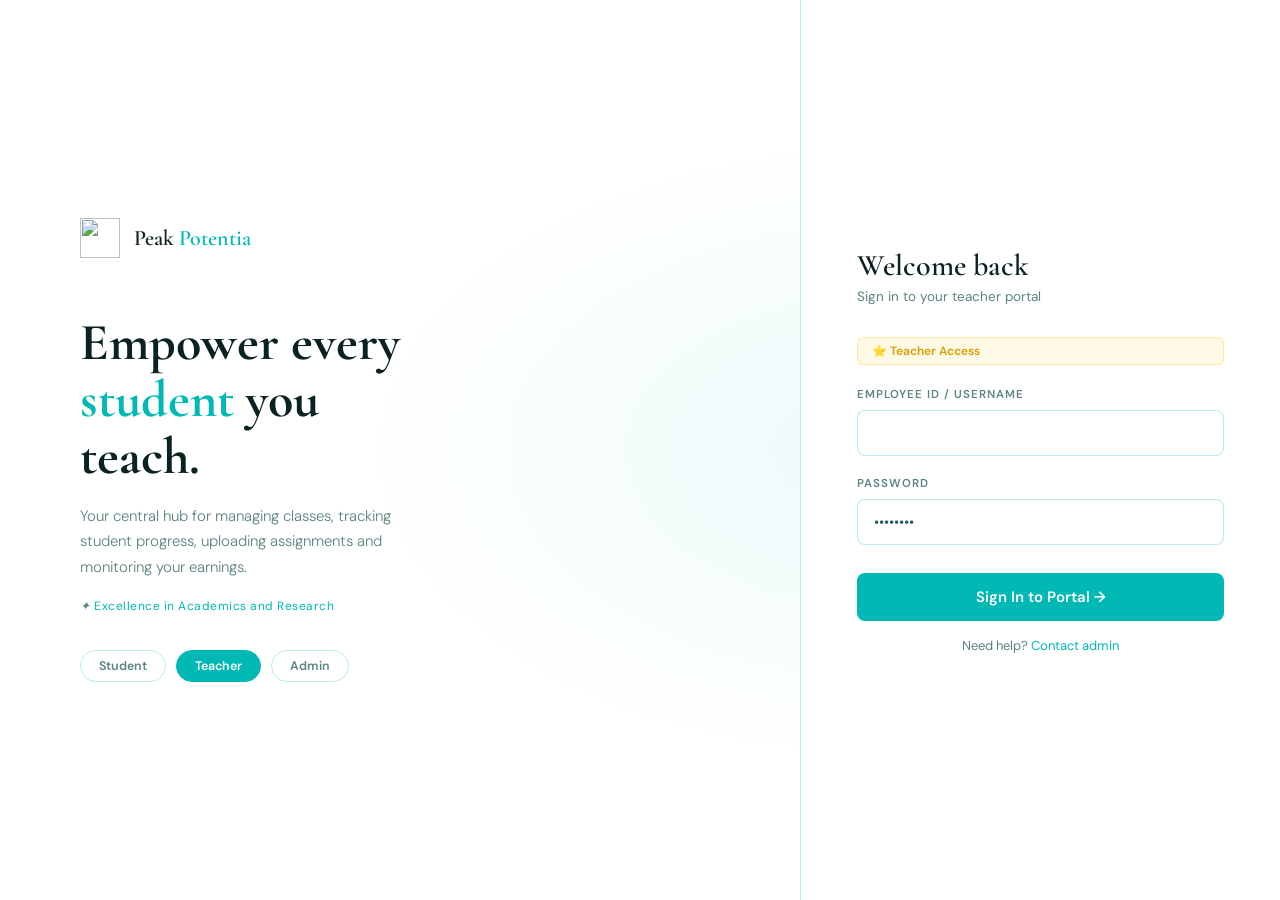
==== commit eb407960: "change path" ====
--- a/teacher.html
+++ b/teacher.html
@@ -70,7 +70,7 @@
       <div class="tb-user">
         <div>
           <div class="tb-uname" id="d-uname">—</div>
-          <div class="tb-urole" id="d-urole">—</div>
+          <!-- <div class="tb-urole" id="d-urole">—</div> -->
         </div>
         <div class="tb-av" id="d-uav">—</div>
       </div>
@@ -157,7 +157,7 @@
       <div class="tb-user">
         <div>
           <div class="tb-uname" id="d2-uname">—</div>
-          <div class="tb-urole" id="d2-urole">—</div>
+          <!-- <div class="tb-urole" id="d2-urole">—</div> -->
         </div>
         <div class="tb-av" id="d2-uav">—</div>
       </div>
@@ -200,7 +200,7 @@
               <tr>
                 <th>#</th>
                 <th>Student</th>
-                <th>Roll No.</th>
+                <!-- <th>Roll No.</th> -->
                 <th>Avg Score</th>
                 <th>Fee Status</th>
               </tr>
@@ -373,8 +373,9 @@
                 <div style="font-size:12.5px;color:var(--muted)" id="m-asgn-meta">—</div>
               </div>
               <div style="display:flex;align-items:center;gap:12px">
-                <select id="m-asgn-sel" class="fsel" style="width:auto;font-size:13px"
-                  onchange="onMarkAssignChange(this.value)"></select>
+                <input class="search-box-inp" placeholder="🔍 Search students…"
+                  oninput="filterMarkStudents(this.value)"> <select id="m-asgn-sel" class="fsel"
+                  style="width:auto;font-size:13px" onchange="onMarkAssignChange(this.value)"></select>
                 <button class="save-btn" onclick="saveAllScores()">Save All Scores</button>
               </div>
             </div>
@@ -439,7 +440,7 @@
         style="display:flex;align-items:center;justify-content:space-between;padding:18px 24px;border-bottom:1px solid rgba(0,184,180,0.15);background:rgba(0,184,180,0.04);">
         <div style="display:flex;align-items:center;gap:12px;">
           <div
-            style="width:36px;height:36px;background:rgba(0,184,180,0.12);border-radius:8px;display:flex;align-items:center;justify-content:center;font-size:16px;">
+            style="width:36px;height:36px;background:rgb(238, 239, 239);border-radius:8px;display:flex;align-items:center;justify-content:center;font-size:16px;">
             📄</div>
           <div>
             <div style="font-size:13px;font-weight:600;color:var(--cream);" id="srv-fname">Submission</div>
@@ -447,14 +448,14 @@
           </div>
         </div>
         <button onclick="closeSubReview()"
-          style="background:rgba(255,255,255,0.08);border:none;color:var(--muted);font-size:20px;cursor:pointer;border-radius:50%;width:36px;height:36px;display:flex;align-items:center;justify-content:center;">&times;</button>
+          style="background:rgb(255, 255, 255);border:none;color:var(--muted);font-size:20px;cursor:pointer;border-radius:50%;width:36px;height:36px;display:flex;align-items:center;justify-content:center;">&times;</button>
       </div>
 
       <!-- Two-column layout: File | Comment -->
       <div style="display:grid;grid-template-columns:1fr 340px;min-height:500px;">
 
         <!-- Left: File viewer -->
-        <div style="padding:20px;border-right:1px solid rgba(0,184,180,0.1);background:#071919;">
+        <div style="padding:20px;border-right:1px solid rgb(235, 242, 242);background:#071919;">
           <div id="srv-file-area" style="min-height:400px;display:flex;align-items:center;justify-content:center;">
             <div style="color:var(--muted);font-size:13px;">Loading file…</div>
           </div>
@@ -467,11 +468,10 @@
               style="font-size:12px;font-weight:600;letter-spacing:1px;text-transform:uppercase;color:var(--muted);margin-bottom:6px;">
               Your Comment / Feedback</div>
             <div style="font-size:12px;color:var(--muted);margin-bottom:12px;line-height:1.5;">
-              Yeh comment student ko unke portal mein dikh jayega.
-            </div>
-            <textarea id="srv-remark-input"
-              placeholder="e.g. Good attempt! Work on step 3 — show all working. Diagrams were neat. Overall: keep it up!"
-              style="width:100%;min-height:180px;padding:12px 14px;background:rgba(0,0,0,0.2);border:1px solid rgba(0,184,180,0.2);border-radius:10px;color:var(--cream);font-family:'DM Sans',sans-serif;font-size:13px;line-height:1.6;resize:vertical;outline:none;box-sizing:border-box;transition:border-color .2s;"
+              This comment will be visible to the student in their portal.
+            </div>
+            <textarea id="srv-remark-input" placeholder=""
+              style="width:100%;min-height:180px;padding:12px 14px;background:rgb(249, 246, 246);border:1px solid rgba(0,184,180,0.2);border-radius:10px;color:var(--cream);font-family:'DM Sans',sans-serif;font-size:13px;line-height:1.6;resize:vertical;outline:none;box-sizing:border-box;transition:border-color .2s;"
               onfocus="this.style.borderColor='rgba(0,184,180,0.5)'"
               onblur="this.style.borderColor='rgba(0,184,180,0.2)'"></textarea>
             <div style="font-size:11px;color:var(--muted);margin-top:5px;text-align:right;" id="srv-char-count">0
@@ -479,14 +479,15 @@
           </div>
 
           <!-- Comment preview -->
-          <div
+          <!-- <div
             style="background:rgba(0,184,180,0.05);border:1px solid rgba(0,184,180,0.12);border-radius:10px;padding:12px 14px;">
             <div
               style="font-size:10.5px;font-weight:600;letter-spacing:1px;text-transform:uppercase;color:var(--muted);margin-bottom:8px;">
-              👁 Student ko dikhega</div>
-            <div style="font-size:12.5px;color:var(--cream);line-height:1.6;font-style:italic;" id="srv-preview">Comment
-              type karo…</div>
-          </div>
+              Will be visible to the student</div>
+            <div style="font-size:12.5px;color:var(--cream);line-height:1.6;font-style:italic;" id="srv-preview">
+              Comments
+              by typing…</div>
+          </div> -->
 
           <div style="margin-top:auto;">
             <button id="srv-save-btn" onclick="saveSubRemark()"
--- a/teacher.css
+++ b/teacher.css
@@ -4,7 +4,7 @@
     box-sizing: border-box;
 }
 
-:root {
+/* :root {
     --navy: #071919;
     --navy-mid: #0c2323;
     --navy-light: #152e2e;
@@ -23,8 +23,29 @@
     --card: #0d2424;
     --card2: #102929;
     --border: rgba(0, 184, 180, 0.2);
-}
-
+} */
+
+:root {
+    --navy: #ffffff;          /* main background → white */
+    --navy-mid: #f2f8f8;      /* halka teal-white panel */
+    --navy-light: #e6f1f1;    /* raised surface */
+    --teal: #00B8B4;          /* accent same */
+    --teal-light: #1ED8D4;
+    --teal-dim: rgba(0, 184, 180, 0.12);
+    --yellow: #d99e00;        /* white bg pe contrast ke liye thoda dark */
+    --yellow-light: #F5C200;
+    --cream: #0a2222;         /* main text → near-black teal */
+    --muted: #5b8482;         /* secondary text → grey-teal */
+    --green: #2e9d6e;
+    --red: #d35858;
+    --orange: #d97f33;
+    --blue: #2f7fe0;
+    --purple: #9a5fd8;
+    --card: #ffffff;          /* card → white */
+    --card2: #f5fafa;         /* card-2 → off-white */
+    --border: rgba(0, 184, 180, 0.28);
+}
+    
 body {
     font-family: 'DM Sans', sans-serif;
     background: var(--navy);
@@ -57,7 +78,7 @@
 .login-wrap {
     min-height: 100vh;
     display: flex;
-    background: linear-gradient(135deg, #050f0f, #071919 50%, #0a2020);
+    /* background: linear-gradient(135deg, #050f0f, #071919 50%, #0a2020); */
     position: relative;
     overflow: hidden;
 }
@@ -1451,4 +1472,190 @@
     background: var(--card);
     border: 1px solid rgba(232, 146, 74, .35);
     color: var(--orange);
-}+}
+
+
+
+
+
+
+
+@media (max-width: 1024px) {
+  html, body { max-width: 100%; overflow-x: hidden; }
+  img { max-width: 100%; height: auto; }
+ 
+  .pc { padding: 28px 22px; }
+ 
+  /* 4-up stats become 2-up */
+  .stats-row { grid-template-columns: repeat(2, 1fr); }
+  /* 3-up grids become 2-up */
+  .pay-grid  { grid-template-columns: repeat(2, 1fr); }
+  .curr-grid { grid-template-columns: repeat(2, 1fr); }
+ 
+  .login-left { padding: 48px 44px; }
+  .login-headline { font-size: 42px; }
+}
+ 
+/* ── LOGIN: stack the two panels ── */
+@media (max-width: 900px) {
+  .login-wrap { flex-direction: column; }
+  .login-left {
+    padding: 40px 28px 28px;
+    text-align: left;
+  }
+  .login-brand { margin-bottom: 28px; }
+  .login-headline { font-size: 34px; margin-bottom: 14px; }
+  .login-sub { max-width: 100%; }
+  .role-pills { margin-top: 24px; }
+ 
+  .login-right {
+    width: 100%;
+    border-left: none;
+    border-top: 1px solid var(--border);
+    padding: 36px 28px 48px;
+  }
+}
+ 
+/* ── iPad portrait / large phones ── */
+@media (max-width: 768px) {
+  .pc { padding: 22px 16px; }
+ 
+  /* Topbar wraps onto multiple rows */
+  .topbar {
+    height: auto;
+    min-height: 60px;
+    flex-wrap: wrap;
+    padding: 10px 14px;
+    gap: 8px 10px;
+    row-gap: 8px;
+  }
+  .tb-sub-txt { display: none; }
+  .breadcrumb { font-size: 12px; }
+ 
+  /* Grids collapse */
+  .stats-row { grid-template-columns: repeat(2, 1fr); gap: 12px; }
+  .pay-grid  { grid-template-columns: 1fr; }
+  .curr-grid { grid-template-columns: 1fr; }
+ 
+  /* Subject detail header stacks */
+  .det-header { flex-direction: column; align-items: stretch; gap: 18px; }
+  .det-title  { font-size: 26px; }
+  .dqs { width: 100%; flex-wrap: wrap; gap: 10px; }
+  .dqs-box { flex: 1 1 calc(50% - 5px); min-width: 0; }
+ 
+  /* Roster card header stacks; search goes full width */
+  .stu-card-hd { flex-direction: column; align-items: stretch; gap: 12px; }
+  .search-box-inp { width: 100%; box-sizing: border-box; }
+ 
+  /* Upload form single column */
+  .upload-grid { grid-template-columns: 1fr; }
+  .aw-body { padding: 22px 16px 26px; }
+ 
+  /* Tabs scroll sideways instead of squashing */
+  .aw-tabs {
+    flex-wrap: nowrap;
+    overflow-x: auto;
+    -webkit-overflow-scrolling: touch;
+    scrollbar-width: none;
+  }
+  .aw-tabs::-webkit-scrollbar { display: none; }
+  .aw-tab {
+    flex: 0 0 auto;
+    padding: 14px 16px;
+    font-size: 13px;
+    white-space: nowrap;
+  }
+ 
+  /* Assignment-library stat cards (inline grid in HTML) → 1 column */
+  #asgn-stats-row { grid-template-columns: 1fr !important; }
+ 
+  /* Submission review modal → single column (file on top, comment below) */
+  #sub-review-modal > div { max-width: 100% !important; }
+  #sub-review-modal [style*="1fr 340px"] {
+    grid-template-columns: 1fr !important;
+    min-height: 0 !important;
+  }
+  #sub-review-modal [style*="border-right:1px solid rgba(0,184,180,0.1)"] {
+    border-right: none !important;
+    border-bottom: 1px solid rgba(0,184,180,0.1) !important;
+  }
+ 
+  /* Toast spans the width nicely on small screens */
+  #toast { left: 12px; right: 12px; max-width: none; }
+}
+ 
+/* ── Phones ── */
+@media (max-width: 600px) {
+  /* Topbar no longer sticky (so a tall wrapped bar doesn't cover content) */
+  .topbar { position: static; }
+ 
+  .page-title { font-size: 24px; }
+  .det-title  { font-size: 22px; }
+ 
+  /* Everything to a single column */
+  .stats-row { grid-template-columns: 1fr; }
+  .dqs-box   { flex: 1 1 100%; }
+ 
+  /* Submission rows: the right-side block drops to its own full line */
+  .sub-row { flex-wrap: wrap; }
+  .sub-row [style*="min-width:140px"] {
+    min-width: 0 !important;
+    width: 100%;
+    text-align: left !important;
+    margin-top: 8px;
+  }
+ 
+  /* Mark-scores: hide the desktop column header (rows use placeholders),
+     let each row wrap and put the remarks box on its own line */
+  #pane-mark [style*="1.5fr .6fr"] { display: none !important; }
+  .mark-row { flex-wrap: wrap; gap: 8px 10px; }
+  .mark-row .m-remarks { flex: 1 1 100%; order: 5; }
+ 
+  .mark-hd-row { flex-direction: column; align-items: stretch; }
+  .mark-hd-row .save-btn { width: 100%; }
+  .mark-hd-row select { width: 100% !important; }
+}
+ 
+/* ── Small phones (iPhone SE etc.) ── */
+@media (max-width: 420px) {
+  .pc { padding: 18px 12px; }
+  .login-left { padding: 32px 20px 22px; }
+  .login-right { padding: 30px 20px 40px; }
+  .login-headline { font-size: 28px; }
+  .stat-val { font-size: 30px; }
+  .aw-tab { padding: 12px 13px; font-size: 12.5px; }
+  .dqs-box { padding: 12px 14px; }
+}
+ 
+
+
+
+
+
+
+
+
+
+
+
+
+
+
+
+
+
+
+
+
+
+
+
+
+
+
+
+
+
+
+
+
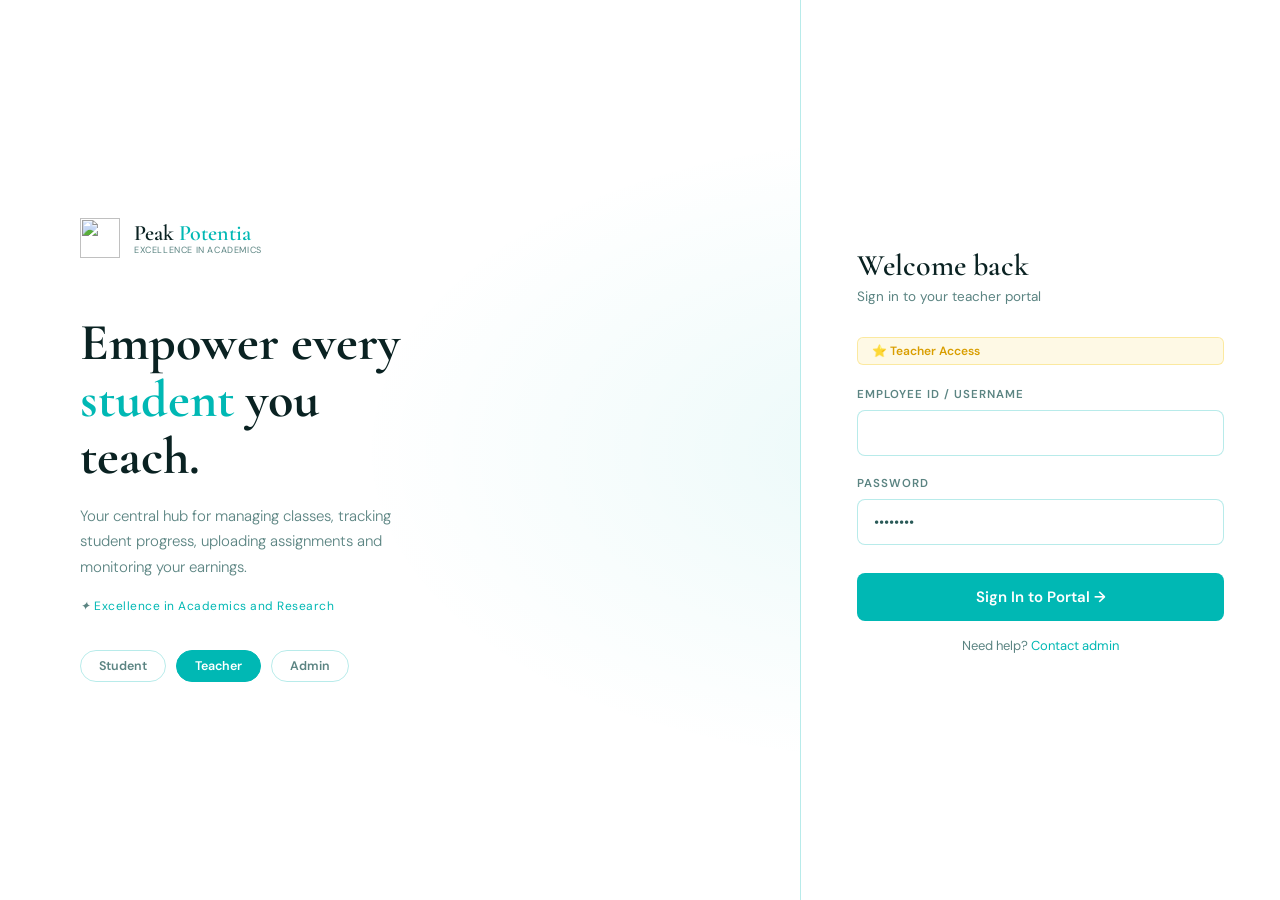
==== commit 5c7993a8: "add logo" ====
--- a/teacher.html
+++ b/teacher.html
@@ -5,6 +5,9 @@
   <meta charset="UTF-8">
   <meta name="viewport" content="width=device-width, initial-scale=1.0">
   <title>Peak Potentia — Teacher Portal</title>
+  <link rel="icon" type="image/png"
+        href="https://fr1ekw4xx.tribe.junction.express/uploads/2025/05-May/29-Thu/sm/header-icon_6838241632ce3.png">
+
   <link
     href="https://fonts.googleapis.com/css2?family=Cormorant+Garamond:wght@400;600;700&family=DM+Sans:wght@300;400;500;600&display=swap"
     rel="stylesheet">
@@ -24,7 +27,10 @@
           <img
             src="https://fr1ekw4xx.tribe.junction.express/uploads/2025/05-May/29-Thu/sm/header-icon_6838241632ce3.png"
             alt="" style="width: 40px; height: 40px;">
-          <div class="login-brand-name">Peak <span>Potentia</span></div>
+          <div>
+            <div class="login-brand-name">Peak <span>Potentia</span></div>
+            <div class="tb-sub-txt">EXCELLENCE IN ACADEMICS</div>
+          </div>
         </div>
         <div class="login-headline">Empower every<br><em>student</em> you<br>teach.</div>
         <p class="login-sub">Your central hub for managing classes, tracking student progress, uploading assignments and
@@ -146,7 +152,7 @@
           alt="" style="width: 30px; height: 30px;">
         <div>
           <div class="tb-name">Peak <span>Potentia</span></div>
-          <div class="tb-sub-txt">TEACHER PORTAL</div>
+          <div class="tb-sub-txt">EXCELLENCE IN ACADEMICS</div>
         </div>
       </div>
       <div class="tb-badge">⭐ Teacher Portal</div>
@@ -406,7 +412,7 @@
               <div class="fg" style="margin-bottom:14px"><label class="fl">Notice Title</label><input id="n-title"
                   class="fi2" placeholder="e.g. Mid-term Exam Schedule"></div>
               <div class="fg" style="margin-bottom:14px"><label class="fl">Content</label><textarea id="n-body"
-                  class="ftxt" placeholder="Notice ka content yahan likhein…"
+                  class="ftxt" placeholder="Notice content write here....."
                   style="min-height:80px;margin-bottom:0"></textarea></div>
               <div style="display:flex;align-items:center;gap:14px;margin-top:14px">
                 <select id="n-type" class="fsel" style="flex:1;max-width:200px">
